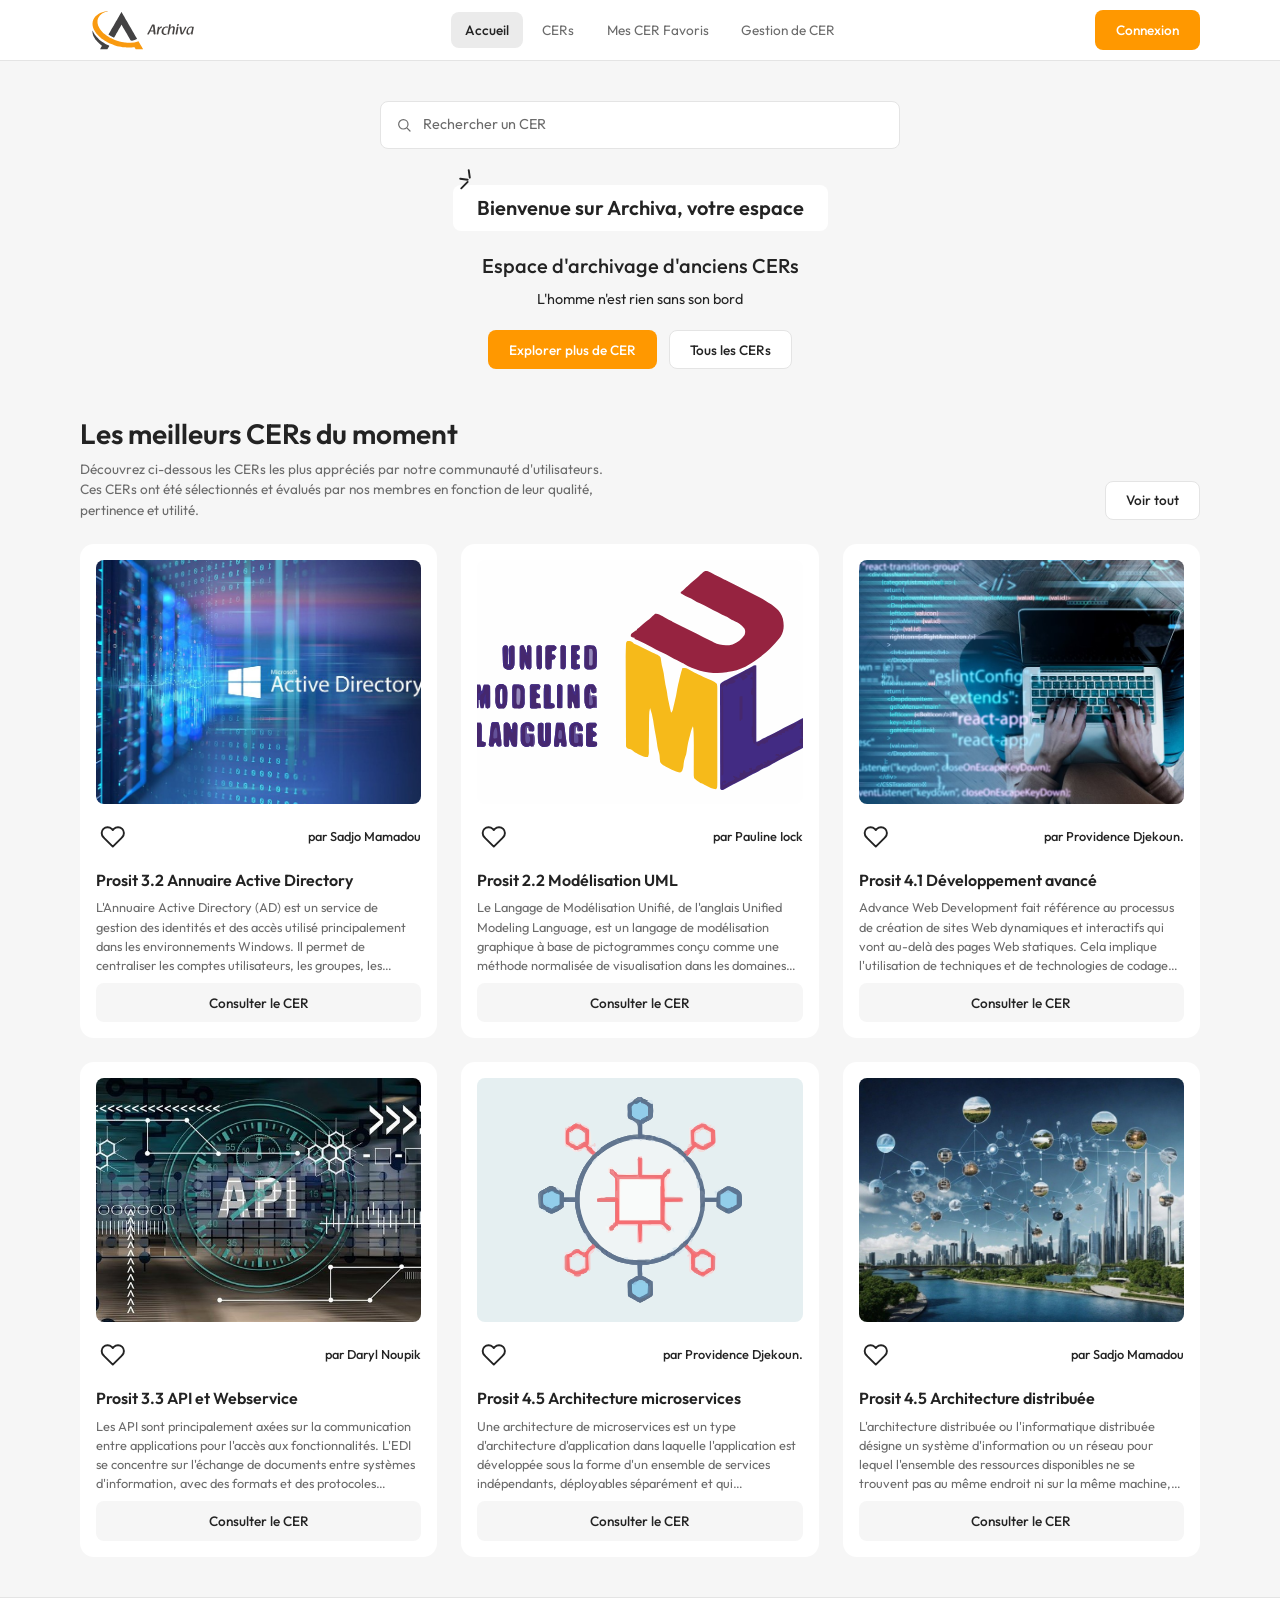
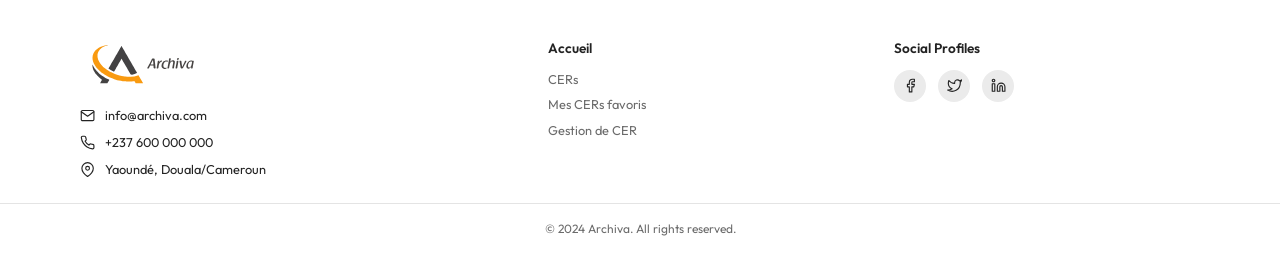
==== index.html @ ec3e2839 "feat: première version du site Archiva" ====
<!DOCTYPE html>
<html lang="fr">
<head>
    <meta charset="UTF-8">
    <meta name="viewport" content="width=device-width, initial-scale=1.0">
    <title>Archiva – Accueil</title>
    <link rel="preconnect" href="https://fonts.googleapis.com">
    <link rel="preconnect" href="https://fonts.gstatic.com" crossorigin>
    <link rel="stylesheet" href="https://fonts.googleapis.com/css2?family=Outfit:wght@400;500;600;700&display=swap">
    <link rel="stylesheet" href="styles/styles.css">
</head>
<body class="page">

    <header class="header">
        <nav class="header__nav container" aria-label="Navigation principale">
            <a class="header__logo" href="index.html">
                <img class="header__logo-img" src="assets/images/logo.svg" alt="Archiva Logo">
            </a>

            <!-- Menu mobile sans JavaScript : la case à cocher pilote l'affichage du panneau -->
            <input class="header__toggle visually-hidden" type="checkbox" id="menu-toggle">
            <label class="header__burger" for="menu-toggle">
                <svg class="icon" viewBox="0 0 24 24" aria-hidden="true"><path d="M3 6h18M3 12h18M3 18h18"/></svg>
                <span class="visually-hidden">Ouvrir le menu</span>
            </label>
            <label class="header__backdrop" for="menu-toggle"></label>

            <div class="header__panel">
                <label class="header__close" for="menu-toggle">
                    <svg class="icon" viewBox="0 0 24 24" aria-hidden="true"><path d="M5 5l14 14M19 5L5 19"/></svg>
                    <span class="visually-hidden">Fermer le menu</span>
                </label>
                <ul class="nav__list">
                        <li class="nav__item"><a class="nav__link nav__link--active" href="index.html" aria-current="page">Accueil</a></li>
                        <li class="nav__item"><a class="nav__link" href="cers.html">CERs</a></li>
                        <li class="nav__item"><a class="nav__link" href="favoris.html">Mes CER Favoris</a></li>
                        <li class="nav__item"><a class="nav__link" href="mes-cers.html">Gestion de CER</a></li>
                </ul>
                <a class="btn btn--primary header__cta" href="connexion.html">Connexion</a>
            </div>
        </nav>
    </header>

    <main class="page__main">

        <section class="hero" aria-labelledby="hero-title">
            <div class="hero__inner container">
                <form class="hero__search" action="cers.html" method="get" role="search">
                    <label class="search ">
                <span class="visually-hidden">Rechercher un CER</span>
                <svg class="icon search__icon" viewBox="0 0 24 24" aria-hidden="true"><circle cx="11" cy="11" r="7"/><path d="M21 21l-4.35-4.35"/></svg>
                <input class="search__input" type="search" name="q" placeholder="Rechercher un CER">
            </label>
                </form>

                <h1 class="hero__title" id="hero-title">
                    <svg class="icon hero__spark" viewBox="0 0 24 24" aria-hidden="true"><path d="M4 20l6-6M3 11l7 1M11 3l1 7"/></svg>
                    Bienvenue sur Archiva, votre espace
                </h1>
                <p class="hero__subtitle">Espace d'archivage d'anciens CERs</p>
                <p class="hero__tagline">L'homme n'est rien sans son bord</p>

                <div class="hero__actions">
                    <a class="btn btn--primary" href="cers.html">Explorer plus de CER</a>
                    <a class="btn btn--light" href="cers.html">Tous les CERs</a>
                </div>
            </div>
        </section>

        <section class="section container" aria-labelledby="best-title">
            <div class="section__head">
                <div>
                    <h2 class="section__title" id="best-title">Les meilleurs CERs du moment</h2>
                    <p class="section__lead">Découvrez ci-dessous les CERs les plus appréciés par notre communauté d'utilisateurs. Ces CERs ont été sélectionnés et évalués par nos membres en fonction de leur qualité, pertinence et utilité.</p>
                </div>
                <a class="btn btn--light" href="cers.html">Voir tout</a>
            </div>

        <div class="cer-grid">
            <article class="cer-card">
                <img class="cer-card__image" src="assets/images/active-directory.svg" alt="Active Directory">
            <div class="cer-card__meta">
                <label class="cer-card__fav">
                    <input class="cer-card__fav-input" type="checkbox" aria-label="Ajouter aux favoris : Prosit 3.2 Annuaire Active Directory">
                    <svg class="icon cer-card__fav-icon" viewBox="0 0 24 24" aria-hidden="true"><path d="M20.8 4.6a5.5 5.5 0 0 0-7.8 0L12 5.7l-1-1.1a5.5 5.5 0 0 0-7.8 7.8l1 1.1L12 21.2l7.8-7.7 1-1.1a5.5 5.5 0 0 0 0-7.8z"/></svg>
                </label>
                <span class="cer-card__author">par Sadjo Mamadou</span>
            </div>
                <div class="cer-card__body">
                    <h3 class="cer-card__title">Prosit 3.2 Annuaire Active Directory</h3>
                    <p class="cer-card__description">L'Annuaire Active Directory (AD) est un service de gestion des identités et des accès utilisé principalement dans les environnements Windows. Il permet de centraliser les comptes utilisateurs, les groupes, les ordinateurs et les stratégies de sécurité d'une organisation.</p>
                    <a class="btn btn--soft btn--block cer-card__cta" href="#">Consulter le CER</a>
                </div>
            </article>
            <article class="cer-card">
                <img class="cer-card__image" src="assets/images/uml.svg" alt="Unified Modeling Language">
            <div class="cer-card__meta">
                <label class="cer-card__fav">
                    <input class="cer-card__fav-input" type="checkbox" aria-label="Ajouter aux favoris : Prosit 2.2 Modélisation UML">
                    <svg class="icon cer-card__fav-icon" viewBox="0 0 24 24" aria-hidden="true"><path d="M20.8 4.6a5.5 5.5 0 0 0-7.8 0L12 5.7l-1-1.1a5.5 5.5 0 0 0-7.8 7.8l1 1.1L12 21.2l7.8-7.7 1-1.1a5.5 5.5 0 0 0 0-7.8z"/></svg>
                </label>
                <span class="cer-card__author">par Pauline Iock</span>
            </div>
                <div class="cer-card__body">
                    <h3 class="cer-card__title">Prosit 2.2 Modélisation UML</h3>
                    <p class="cer-card__description">Le Langage de Modélisation Unifié, de l'anglais Unified Modeling Language, est un langage de modélisation graphique à base de pictogrammes conçu comme une méthode normalisée de visualisation dans les domaines du développement logiciel et de la conception orientée objet.</p>
                    <a class="btn btn--soft btn--block cer-card__cta" href="#">Consulter le CER</a>
                </div>
            </article>
            <article class="cer-card">
                <img class="cer-card__image" src="assets/images/advanced-dev.svg" alt="Développement avancé">
            <div class="cer-card__meta">
                <label class="cer-card__fav">
                    <input class="cer-card__fav-input" type="checkbox" aria-label="Ajouter aux favoris : Prosit 4.1 Développement avancé">
                    <svg class="icon cer-card__fav-icon" viewBox="0 0 24 24" aria-hidden="true"><path d="M20.8 4.6a5.5 5.5 0 0 0-7.8 0L12 5.7l-1-1.1a5.5 5.5 0 0 0-7.8 7.8l1 1.1L12 21.2l7.8-7.7 1-1.1a5.5 5.5 0 0 0 0-7.8z"/></svg>
                </label>
                <span class="cer-card__author">par Providence Djekoun.</span>
            </div>
                <div class="cer-card__body">
                    <h3 class="cer-card__title">Prosit 4.1 Développement avancé</h3>
                    <p class="cer-card__description">Advance Web Development fait référence au processus de création de sites Web dynamiques et interactifs qui vont au-delà des pages Web statiques. Cela implique l'utilisation de techniques et de technologies de codage avancées pour créer des sites Web fonctionnels et visuellement attrayants qui améliorent l'expérience utilisateur.</p>
                    <a class="btn btn--soft btn--block cer-card__cta" href="#">Consulter le CER</a>
                </div>
            </article>
            <article class="cer-card">
                <img class="cer-card__image" src="assets/images/api.svg" alt="API et Webservice">
            <div class="cer-card__meta">
                <label class="cer-card__fav">
                    <input class="cer-card__fav-input" type="checkbox" aria-label="Ajouter aux favoris : Prosit 3.3 API et Webservice">
                    <svg class="icon cer-card__fav-icon" viewBox="0 0 24 24" aria-hidden="true"><path d="M20.8 4.6a5.5 5.5 0 0 0-7.8 0L12 5.7l-1-1.1a5.5 5.5 0 0 0-7.8 7.8l1 1.1L12 21.2l7.8-7.7 1-1.1a5.5 5.5 0 0 0 0-7.8z"/></svg>
                </label>
                <span class="cer-card__author">par Daryl Noupik</span>
            </div>
                <div class="cer-card__body">
                    <h3 class="cer-card__title">Prosit 3.3 API et Webservice</h3>
                    <p class="cer-card__description">Les API sont principalement axées sur la communication entre applications pour l'accès aux fonctionnalités. L'EDI se concentre sur l'échange de documents entre systèmes d'information, avec des formats et des protocoles standardisés.</p>
                    <a class="btn btn--soft btn--block cer-card__cta" href="#">Consulter le CER</a>
                </div>
            </article>
            <article class="cer-card">
                <img class="cer-card__image" src="assets/images/microservices.svg" alt="Architecture microservices">
            <div class="cer-card__meta">
                <label class="cer-card__fav">
                    <input class="cer-card__fav-input" type="checkbox" aria-label="Ajouter aux favoris : Prosit 4.5 Architecture microservices">
                    <svg class="icon cer-card__fav-icon" viewBox="0 0 24 24" aria-hidden="true"><path d="M20.8 4.6a5.5 5.5 0 0 0-7.8 0L12 5.7l-1-1.1a5.5 5.5 0 0 0-7.8 7.8l1 1.1L12 21.2l7.8-7.7 1-1.1a5.5 5.5 0 0 0 0-7.8z"/></svg>
                </label>
                <span class="cer-card__author">par Providence Djekoun.</span>
            </div>
                <div class="cer-card__body">
                    <h3 class="cer-card__title">Prosit 4.5 Architecture microservices</h3>
                    <p class="cer-card__description">Une architecture de microservices est un type d'architecture d'application dans laquelle l'application est développée sous la forme d'un ensemble de services indépendants, déployables séparément et qui communiquent entre eux par des interfaces légères.</p>
                    <a class="btn btn--soft btn--block cer-card__cta" href="#">Consulter le CER</a>
                </div>
            </article>
            <article class="cer-card">
                <img class="cer-card__image" src="assets/images/distributed.svg" alt="Architecture distribuée">
            <div class="cer-card__meta">
                <label class="cer-card__fav">
                    <input class="cer-card__fav-input" type="checkbox" aria-label="Ajouter aux favoris : Prosit 4.5 Architecture distribuée">
                    <svg class="icon cer-card__fav-icon" viewBox="0 0 24 24" aria-hidden="true"><path d="M20.8 4.6a5.5 5.5 0 0 0-7.8 0L12 5.7l-1-1.1a5.5 5.5 0 0 0-7.8 7.8l1 1.1L12 21.2l7.8-7.7 1-1.1a5.5 5.5 0 0 0 0-7.8z"/></svg>
                </label>
                <span class="cer-card__author">par Sadjo Mamadou</span>
            </div>
                <div class="cer-card__body">
                    <h3 class="cer-card__title">Prosit 4.5 Architecture distribuée</h3>
                    <p class="cer-card__description">L'architecture distribuée ou l'informatique distribuée désigne un système d'information ou un réseau pour lequel l'ensemble des ressources disponibles ne se trouvent pas au même endroit ni sur la même machine, mais sont réparties sur plusieurs nœuds.</p>
                    <a class="btn btn--soft btn--block cer-card__cta" href="#">Consulter le CER</a>
                </div>
            </article>
        </div>
        </section>
    </main>

    <footer class="footer">
        <div class="footer__inner container">
            <div class="footer__brand">
                <img class="footer__logo-img" src="assets/images/logo.svg" alt="Archiva Logo">
                <address class="footer__contact">
                    <span class="footer__contact-item"><svg class="icon" viewBox="0 0 24 24" aria-hidden="true"><path d="M4 4h16a2 2 0 0 1 2 2v12a2 2 0 0 1-2 2H4a2 2 0 0 1-2-2V6a2 2 0 0 1 2-2z"/><path d="M22 6l-10 7L2 6"/></svg> info@archiva.com</span>
                    <span class="footer__contact-item"><svg class="icon" viewBox="0 0 24 24" aria-hidden="true"><path d="M22 16.92v3a2 2 0 0 1-2.18 2 19.79 19.79 0 0 1-8.63-3.07 19.5 19.5 0 0 1-6-6 19.79 19.79 0 0 1-3.07-8.67A2 2 0 0 1 4.11 2h3a2 2 0 0 1 2 1.72 12.84 12.84 0 0 0 .7 2.81 2 2 0 0 1-.45 2.11L8.09 9.91a16 16 0 0 0 6 6l1.27-1.27a2 2 0 0 1 2.11-.45 12.84 12.84 0 0 0 2.81.7A2 2 0 0 1 22 16.92z"/></svg> +237 600 000 000</span>
                    <span class="footer__contact-item"><svg class="icon" viewBox="0 0 24 24" aria-hidden="true"><path d="M21 10c0 7-9 13-9 13s-9-6-9-13a9 9 0 0 1 18 0z"/><circle cx="12" cy="10" r="3"/></svg> Yaoundé, Douala/Cameroun</span>
                </address>
            </div>

            <div>
                <h2 class="footer__heading">Accueil</h2>
                <ul class="footer__list">
                    <li><a class="footer__link" href="cers.html">CERs</a></li>
                    <li><a class="footer__link" href="favoris.html">Mes CERs favoris</a></li>
                    <li><a class="footer__link" href="mes-cers.html">Gestion de CER</a></li>
                </ul>
            </div>

            <div>
                <h2 class="footer__heading">Social Profiles</h2>
                <div class="footer__social">
                    <a class="footer__social-link" href="#" aria-label="Facebook"><svg class="icon" viewBox="0 0 24 24" aria-hidden="true"><path d="M18 2h-3a5 5 0 0 0-5 5v3H7v4h3v8h4v-8h3l1-4h-4V7a1 1 0 0 1 1-1h3z"/></svg></a>
                    <a class="footer__social-link" href="#" aria-label="Twitter"><svg class="icon" viewBox="0 0 24 24" aria-hidden="true"><path d="M23 3a10.9 10.9 0 0 1-3.14 1.53 4.48 4.48 0 0 0-7.86 3v1A10.66 10.66 0 0 1 3 4s-4 9 5 13a11.64 11.64 0 0 1-7 2c9 5 20 0 20-11.5a4.5 4.5 0 0 0-.08-.83A7.72 7.72 0 0 0 23 3z"/></svg></a>
                    <a class="footer__social-link" href="#" aria-label="LinkedIn"><svg class="icon" viewBox="0 0 24 24" aria-hidden="true"><path d="M16 8a6 6 0 0 1 6 6v7h-4v-7a2 2 0 0 0-4 0v7h-4v-7a6 6 0 0 1 6-6z"/><rect x="2" y="9" width="4" height="12"/><circle cx="4" cy="4" r="2"/></svg></a>
                </div>
            </div>
        </div>
        <p class="footer__copyright">© 2024 Archiva. All rights reserved.</p>
    </footer>

</body>
</html>
---- styles/styles.css ----
/* ==========================================================================
   ARCHIVA – styles.css
   CSS natif uniquement. Convention de nommage : BEM (bloc__element--modifieur).
   Principe DRY : toutes les couleurs, rayons et espacements sont des
   variables ; les composants (btn, cer-card, form, search…) sont définis une
   seule fois et réutilisés sur toutes les pages.

   Sommaire
   1. Variables
   2. Reset & base
   3. Utilitaires
   4. Composants : btn, search, form
   5. Composants : header / nav
   6. Composants : cer-card & cer-grid
   7. Sections : hero, section, toolbar
   8. Composant : footer
   9. Pages d'authentification
   10. Responsive (media queries)
   ========================================================================== */


/* 1. VARIABLES
   ========================================================================== */
:root {
    --color-primary: #ff9800;
    --color-primary-dark: #e08600;
    --color-on-primary: #ffffff;
    --color-text: #232323;
    --color-muted: #6b6b6b;
    --color-bg: #f6f6f6;
    --color-bg-strong: #ebebeb;
    --color-surface: #ffffff;
    --color-border: #e4e4e4;
    --color-danger: #c62828;
    --color-focus: #1a73e8;

    --font-base: "Outfit", "Segoe UI", system-ui, -apple-system, Arial, sans-serif;

    --radius-sm: 8px;
    --radius-md: 14px;
    --radius-lg: 24px;

    --space-1: 0.5rem;
    --space-2: 1rem;
    --space-3: 1.5rem;
    --space-4: 2.5rem;

    --container-width: 1120px;
    --transition: 0.2s ease;
}


/* 2. RESET & BASE
   ========================================================================== */
*,
*::before,
*::after {
    box-sizing: border-box;
}

body {
    margin: 0;
    font-family: var(--font-base);
    font-size: 1rem;
    line-height: 1.5;
    color: var(--color-text);
    background: var(--color-bg);
}

h1, h2, h3, p, ul, figure {
    margin: 0;
}

ul {
    padding: 0;
    list-style: none;
}

a {
    color: inherit;
    text-decoration: none;
}

img,
svg {
    display: block;
    max-width: 100%;
}

button,
input,
select,
textarea {
    font: inherit;
    color: inherit;
}

:focus-visible {
    outline: 3px solid var(--color-focus);
    outline-offset: 2px;
}

.icon {
    width: 1.25rem;
    height: 1.25rem;
    flex-shrink: 0;
    fill: none;
    stroke: currentColor;
    stroke-width: 1.8;
    stroke-linecap: round;
    stroke-linejoin: round;
}


/* 3. UTILITAIRES
   ========================================================================== */
.container {
    width: min(100% - 2rem, var(--container-width));
    margin-inline: auto;
}

.visually-hidden {
    position: absolute;
    width: 1px;
    height: 1px;
    margin: -1px;
    padding: 0;
    overflow: hidden;
    clip: rect(0 0 0 0);
    white-space: nowrap;
    border: 0;
}

/* Structure verticale : le pied de page reste en bas même si la page est courte */
.page {
    display: flex;
    flex-direction: column;
    min-height: 100vh;
}

.page__main {
    flex: 1;
}


/* 4. COMPOSANTS : BOUTONS, RECHERCHE, FORMULAIRES
   ========================================================================== */

/* --- Bouton (bloc) --- */
.btn {
    display: inline-flex;
    align-items: center;
    justify-content: center;
    gap: 0.5rem;
    padding: 0.65rem 1.25rem;
    border: 1px solid transparent;
    border-radius: var(--radius-sm);
    font-size: 0.85rem;
    font-weight: 500;
    line-height: 1.2;
    cursor: pointer;
    transition: background-color var(--transition), border-color var(--transition), color var(--transition);
}

.btn--primary {
    background: var(--color-primary);
    color: var(--color-on-primary);
}

.btn--primary:hover {
    background: var(--color-primary-dark);
}

.btn--light {
    background: var(--color-surface);
    border-color: var(--color-border);
}

.btn--light:hover {
    background: var(--color-bg-strong);
}

.btn--soft {
    background: var(--color-bg);
    font-weight: 500;
}

.btn--soft:hover {
    background: var(--color-bg-strong);
}

.btn--danger {
    background: var(--color-surface);
    border-color: var(--color-danger);
    color: var(--color-danger);
}

.btn--danger:hover {
    background: var(--color-danger);
    color: var(--color-on-primary);
}

.btn--block {
    display: flex;
    width: 100%;
}

.btn--lg {
    padding: 0.85rem 1.5rem;
    font-size: 0.95rem;
}

/* --- Barre de recherche (bloc) --- */
.search {
    position: relative;
    display: block;
    width: 100%;
}

.search__icon {
    position: absolute;
    top: 50%;
    left: 1rem;
    transform: translateY(-50%);
    width: 1rem;
    height: 1rem;
    color: var(--color-muted);
    pointer-events: none;
}

.search__input {
    width: 100%;
    padding: 0.75rem 1rem 0.75rem 2.6rem;
    background: var(--color-surface);
    border: 1px solid var(--color-border);
    border-radius: var(--radius-sm);
    font-size: 0.9rem;
}

.search__input::placeholder {
    color: var(--color-muted);
}

/* --- Formulaire (bloc) --- */
.form {
    display: grid;
    gap: var(--space-2);
}

.form__field {
    display: grid;
    gap: 0.4rem;
}

.form__label {
    font-size: 0.85rem;
    font-weight: 500;
}

.form__control {
    width: 100%;
    padding: 0.8rem 1rem;
    background: #fafafa;
    border: 1px solid var(--color-border);
    border-radius: var(--radius-sm);
    font-size: 0.9rem;
}

.form__control::placeholder {
    color: #999;
}

.form__control:focus {
    border-color: var(--color-primary);
    outline: none;
    box-shadow: 0 0 0 3px rgba(255, 152, 0, 0.25);
}

.form__control--select {
    appearance: none;
    padding-right: 2.5rem;
    background-image: url("data:image/svg+xml,%3Csvg xmlns='http://www.w3.org/2000/svg' viewBox='0 0 24 24' fill='none' stroke='%23444' stroke-width='2' stroke-linecap='round' stroke-linejoin='round'%3E%3Cpath d='M6 9l6 6 6-6'/%3E%3C/svg%3E");
    background-repeat: no-repeat;
    background-position: right 0.9rem center;
    background-size: 1.1rem;
}

.form__control--textarea {
    min-height: 8rem;
    resize: vertical;
}

.form__control--file {
    padding: 0.6rem;
    background: var(--color-surface);
}

.form__control--file::file-selector-button {
    margin-right: 0.75rem;
    padding: 0.45rem 0.9rem;
    background: var(--color-bg-strong);
    border: 0;
    border-radius: var(--radius-sm);
    cursor: pointer;
}

.form__control--with-icon {
    padding-right: 2.75rem;
}

.form__wrap {
    position: relative;
}

.form__icon {
    position: absolute;
    top: 50%;
    right: 1rem;
    transform: translateY(-50%);
    width: 1.1rem;
    height: 1.1rem;
    color: var(--color-text);
    pointer-events: none;
}

.form__hint {
    font-size: 0.75rem;
    color: var(--color-muted);
}

.form__link {
    justify-self: end;
    font-size: 0.8rem;
}

.form__link:hover {
    text-decoration: underline;
}

.form__actions {
    display: flex;
    gap: var(--space-2);
    justify-content: flex-end;
}

.form__footer {
    font-size: 0.8rem;
    text-align: center;
}

.form__footer-icon {
    display: inline;
    width: 1rem;
    height: 1rem;
    vertical-align: middle;
}

.form__footer-link {
    font-weight: 500;
    text-decoration: underline;
}


/* 5. COMPOSANTS : HEADER / NAV
   Menu mobile 100 % CSS (sans JavaScript) : une case à cocher masquée
   (.header__toggle) pilote l'ouverture du panneau grâce au sélecteur :checked.
   ========================================================================== */
.header {
    position: sticky;
    top: 0;
    z-index: 20;
    background: var(--color-surface);
    border-bottom: 1px solid var(--color-border);
}

.header__nav {
    display: flex;
    align-items: center;
    justify-content: space-between;
    gap: var(--space-3);
    padding-block: 0.25rem;
}

.header__logo-img {
    width: auto;
    height: 3.25rem;
}

.header__panel {
    display: flex;
    flex: 1;
    align-items: center;
    justify-content: space-between;
    gap: var(--space-3);
}

/* Éléments réservés à la version mobile : cachés sur ordinateur */
.header__burger,
.header__close,
.header__backdrop {
    display: none;
}

.nav__list {
    display: flex;
    gap: 0.25rem;
    margin-inline: auto;
}

.nav__link {
    display: block;
    padding: 0.5rem 0.9rem;
    border-radius: var(--radius-sm);
    font-size: 0.85rem;
    color: var(--color-muted);
    transition: background-color var(--transition), color var(--transition);
}

.nav__link:hover {
    background: var(--color-bg);
    color: var(--color-text);
}

.nav__link--active {
    background: var(--color-bg-strong);
    color: var(--color-text);
    font-weight: 500;
}


/* 6. COMPOSANTS : CARTE CER & GRILLE
   ========================================================================== */
.cer-grid {
    display: grid;
    grid-template-columns: repeat(3, 1fr);
    gap: var(--space-3);
}

.cer-card {
    display: flex;
    flex-direction: column;
    gap: var(--space-2);
    padding: var(--space-2);
    background: var(--color-surface);
    border-radius: var(--radius-md);
}

.cer-card__image {
    width: 100%;
    aspect-ratio: 4 / 3;
    object-fit: cover;
    border-radius: var(--radius-sm);
}

.cer-card__meta {
    display: flex;
    align-items: center;
    justify-content: space-between;
    gap: var(--space-1);
}

.cer-card__author {
    font-size: 0.8rem;
    font-weight: 500;
}

.cer-card__body {
    display: flex;
    flex: 1;
    flex-direction: column;
    gap: 0.5rem;
}

.cer-card__title {
    font-size: 1rem;
    font-weight: 600;
    line-height: 1.3;
}

/* Troncature du texte en CSS (le HTML garde le texte complet) */
.cer-card__description {
    display: -webkit-box;
    -webkit-box-orient: vertical;
    -webkit-line-clamp: 4;
    line-clamp: 4;
    overflow: hidden;
    font-size: 0.8rem;
    line-height: 1.5;
    color: var(--color-muted);
}

.cer-card__cta {
    margin-top: auto;
}

.cer-card__actions {
    display: grid;
    grid-template-columns: 1fr 1fr;
    gap: var(--space-1);
}

/* Bouton « favori » : case à cocher masquée + cœur qui se remplit (0 JS) */
.cer-card__fav {
    display: inline-flex;
    padding: 0.25rem;
    color: var(--color-text);
    cursor: pointer;
}

.cer-card__fav-input {
    position: absolute;
    width: 1px;
    height: 1px;
    opacity: 0;
}

.cer-card__fav-icon {
    width: 1.6rem;
    height: 1.6rem;
    transition: fill var(--transition), stroke var(--transition);
}

.cer-card__fav-input:checked + .cer-card__fav-icon {
    fill: var(--color-primary);
    stroke: var(--color-primary);
}

.cer-card__fav-input:focus-visible + .cer-card__fav-icon {
    outline: 3px solid var(--color-focus);
    outline-offset: 3px;
    border-radius: 4px;
}


/* 7. SECTIONS : HERO, SECTION, TOOLBAR
   ========================================================================== */
.hero {
    padding-block: var(--space-4) var(--space-3);
}

.hero__inner {
    display: flex;
    flex-direction: column;
    align-items: center;
    gap: 1.25rem;
    text-align: center;
}

.hero__search {
    width: min(100%, 520px);
}

.hero__title {
    position: relative;
    display: inline-block;
    margin-top: var(--space-2);
    padding: 0.5rem 1.5rem;
    background: var(--color-surface);
    border-radius: var(--radius-sm);
    font-size: 1.25rem;
    font-weight: 600;
}

.hero__spark {
    position: absolute;
    top: -1.1rem;
    left: 0.25rem;
    width: 1.6rem;
    height: 1.6rem;
    color: var(--color-text);
}

.hero__subtitle {
    font-size: 1.25rem;
    font-weight: 500;
}

.hero__tagline {
    margin-top: -0.75rem;
    font-size: 0.9rem;
}

.hero__actions {
    display: flex;
    flex-wrap: wrap;
    justify-content: center;
    gap: 0.75rem;
}

.section {
    padding-block: var(--space-3) var(--space-4);
}

.section__head {
    display: flex;
    align-items: flex-end;
    justify-content: space-between;
    gap: var(--space-2);
    margin-bottom: var(--space-3);
}

.section__title {
    font-size: 1.75rem;
    font-weight: 600;
    line-height: 1.2;
}

.section__lead {
    max-width: 60ch;
    margin-top: 0.5rem;
    font-size: 0.85rem;
    color: var(--color-muted);
}

.toolbar {
    display: flex;
    flex-wrap: wrap;
    gap: var(--space-2);
    margin-bottom: var(--space-3);
}

.toolbar__search {
    flex: 1 1 280px;
}

.toolbar__select {
    flex: 0 1 200px;
}

/* Carte de formulaire réutilisée par la page « Ajouter un CER » */
.panel {
    width: min(100%, 720px);
    margin-inline: auto;
    padding: var(--space-4);
    background: var(--color-surface);
    border-radius: var(--radius-md);
}


/* 8. COMPOSANT : FOOTER
   ========================================================================== */
.footer {
    background: var(--color-surface);
    border-top: 1px solid var(--color-border);
}

.footer__inner {
    display: grid;
    grid-template-columns: 1.4fr 1fr 1fr;
    gap: var(--space-4);
    padding-block: var(--space-4) var(--space-3);
}

.footer__logo-img {
    width: auto;
    height: 3.25rem;
    margin-bottom: var(--space-2);
}

.footer__contact {
    display: grid;
    font-style: normal;
    gap: 0.5rem;
    font-size: 0.8rem;
}

.footer__contact-item {
    display: flex;
    align-items: center;
    gap: 0.6rem;
}

.footer__contact-item .icon {
    width: 0.95rem;
    height: 0.95rem;
}

.footer__heading {
    margin-bottom: 0.75rem;
    font-size: 0.85rem;
    font-weight: 600;
}

.footer__list {
    display: grid;
    gap: 0.4rem;
    font-size: 0.8rem;
    color: var(--color-muted);
}

.footer__link:hover {
    color: var(--color-text);
    text-decoration: underline;
}

.footer__social {
    display: flex;
    gap: 0.75rem;
}

.footer__social-link {
    display: grid;
    place-items: center;
    width: 2rem;
    height: 2rem;
    background: var(--color-bg-strong);
    border-radius: 50%;
    transition: background-color var(--transition), color var(--transition);
}

.footer__social-link:hover {
    background: var(--color-primary);
    color: var(--color-on-primary);
}

.footer__social-link .icon {
    width: 0.95rem;
    height: 0.95rem;
}

.footer__copyright {
    padding-block: var(--space-2);
    border-top: 1px solid var(--color-border);
    font-size: 0.75rem;
    color: var(--color-muted);
    text-align: center;
}


/* 9. PAGES D'AUTHENTIFICATION (connexion / inscription)
   Pas d'en-tête : fond dégradé + carte blanche en deux colonnes.
   ========================================================================== */
.page--auth {
    background: linear-gradient(180deg, #f0a56b 0%, #f5c07c 38%, #fae6c6 70%, #fdf6ea 100%);
    background-attachment: fixed;
}

.auth {
    display: grid;
    flex: 1;
    place-items: center;
    padding: var(--space-4) var(--space-2);
}

.auth__card {
    display: grid;
    grid-template-columns: 1fr 1fr;
    gap: var(--space-4);
    align-items: center;
    width: min(100%, 980px);
    padding: var(--space-4) 3rem;
    background: var(--color-surface);
    border-radius: var(--radius-lg);
}

.auth__title {
    margin-bottom: var(--space-2);
    font-size: 2.25rem;
    font-weight: 600;
    line-height: 1.2;
    text-align: center;
}

.auth__illustration {
    width: 100%;
    height: auto;
}


/* 10. RESPONSIVE (media queries)
   Approche « desktop-first » : deux points de rupture.
   - 900px : tablette / mobile  → menu burger, grille 2 colonnes, cartes empilées
   - 600px : petits mobiles     → grille 1 colonne, boutons pleine largeur
   ========================================================================== */
@media only screen and (max-width: 900px) {

    /* Header : le menu devient un panneau plein écran ouvert par le burger */
    .header__burger,
    .header__close {
        display: grid;
        place-items: center;
        width: 2.5rem;
        height: 2.5rem;
        cursor: pointer;
    }

    .header__toggle:focus-visible ~ .header__burger {
        outline: 3px solid var(--color-focus);
        outline-offset: 2px;
    }

    .header__backdrop {
        display: block;
        position: fixed;
        inset: 0;
        z-index: 25;
        background: rgba(0, 0, 0, 0.55);
        opacity: 0;
        pointer-events: none;
        transition: opacity var(--transition);
    }

    .header__panel {
        position: fixed;
        top: 0;
        right: 0;
        left: 0;
        z-index: 30;
        flex: none;
        flex-direction: column;
        align-items: stretch;
        justify-content: flex-start;
        gap: var(--space-3);
        padding: var(--space-2) var(--space-3) var(--space-4);
        background: var(--color-surface);
        border-radius: 0 0 var(--radius-lg) var(--radius-lg);
        visibility: hidden;
        transform: translateY(-105%);
        transition: transform 0.3s ease, visibility 0s linear 0.3s;
    }

    .header__toggle:checked ~ .header__panel {
        visibility: visible;
        transform: none;
        transition-delay: 0s;
    }

    .header__toggle:checked ~ .header__backdrop {
        opacity: 1;
        pointer-events: auto;
    }

    .header__close {
        align-self: flex-end;
    }

    .header__cta {
        align-self: center;
        padding-inline: 2rem;
    }

    .nav__list {
        flex-direction: column;
        gap: 0;
        margin: 0;
        text-align: center;
    }

    .nav__item {
        border-bottom: 1px solid var(--color-border);
    }

    .nav__link {
        padding: 1.1rem 0.5rem;
        font-size: 1.5rem;
        color: var(--color-text);
    }

    .nav__link--active {
        background: none;
        font-weight: 700;
    }

    /* Grille et sections */
    .cer-grid {
        grid-template-columns: repeat(2, 1fr);
    }

    .footer__inner {
        grid-template-columns: 1fr 1fr;
    }

    .footer__brand {
        grid-column: 1 / -1;
    }

    /* Pages d'authentification : une seule colonne, l'illustration disparaît */
    .auth__card {
        grid-template-columns: 1fr;
        padding: var(--space-3);
    }

    .auth__illustration {
        display: none;
    }
}

@media only screen and (max-width: 600px) {
    .hero {
        padding-top: var(--space-3);
    }

    .hero__title {
        font-size: 1.05rem;
    }

    .hero__actions {
        flex-wrap: nowrap;
        width: 100%;
    }

    .hero__actions .btn {
        flex: 1;
        padding-inline: 0.75rem;
    }

    .cer-grid {
        grid-template-columns: 1fr;
    }

    .section__head {
        flex-direction: column;
        align-items: flex-start;
    }

    .section__title {
        font-size: 1.5rem;
    }

    .toolbar__select {
        flex: 1 1 100%;
    }

    .panel {
        padding: var(--space-3);
    }

    .form__actions {
        flex-direction: column-reverse;
    }

    .footer__inner {
        grid-template-columns: 1fr;
        gap: var(--space-3);
    }

    .auth__title {
        font-size: 1.75rem;
    }
}

/* Respect des préférences d'accessibilité : pas d'animation si l'utilisateur la refuse */
@media (prefers-reduced-motion: reduce) {
    * {
        transition: none !important;
    }
}
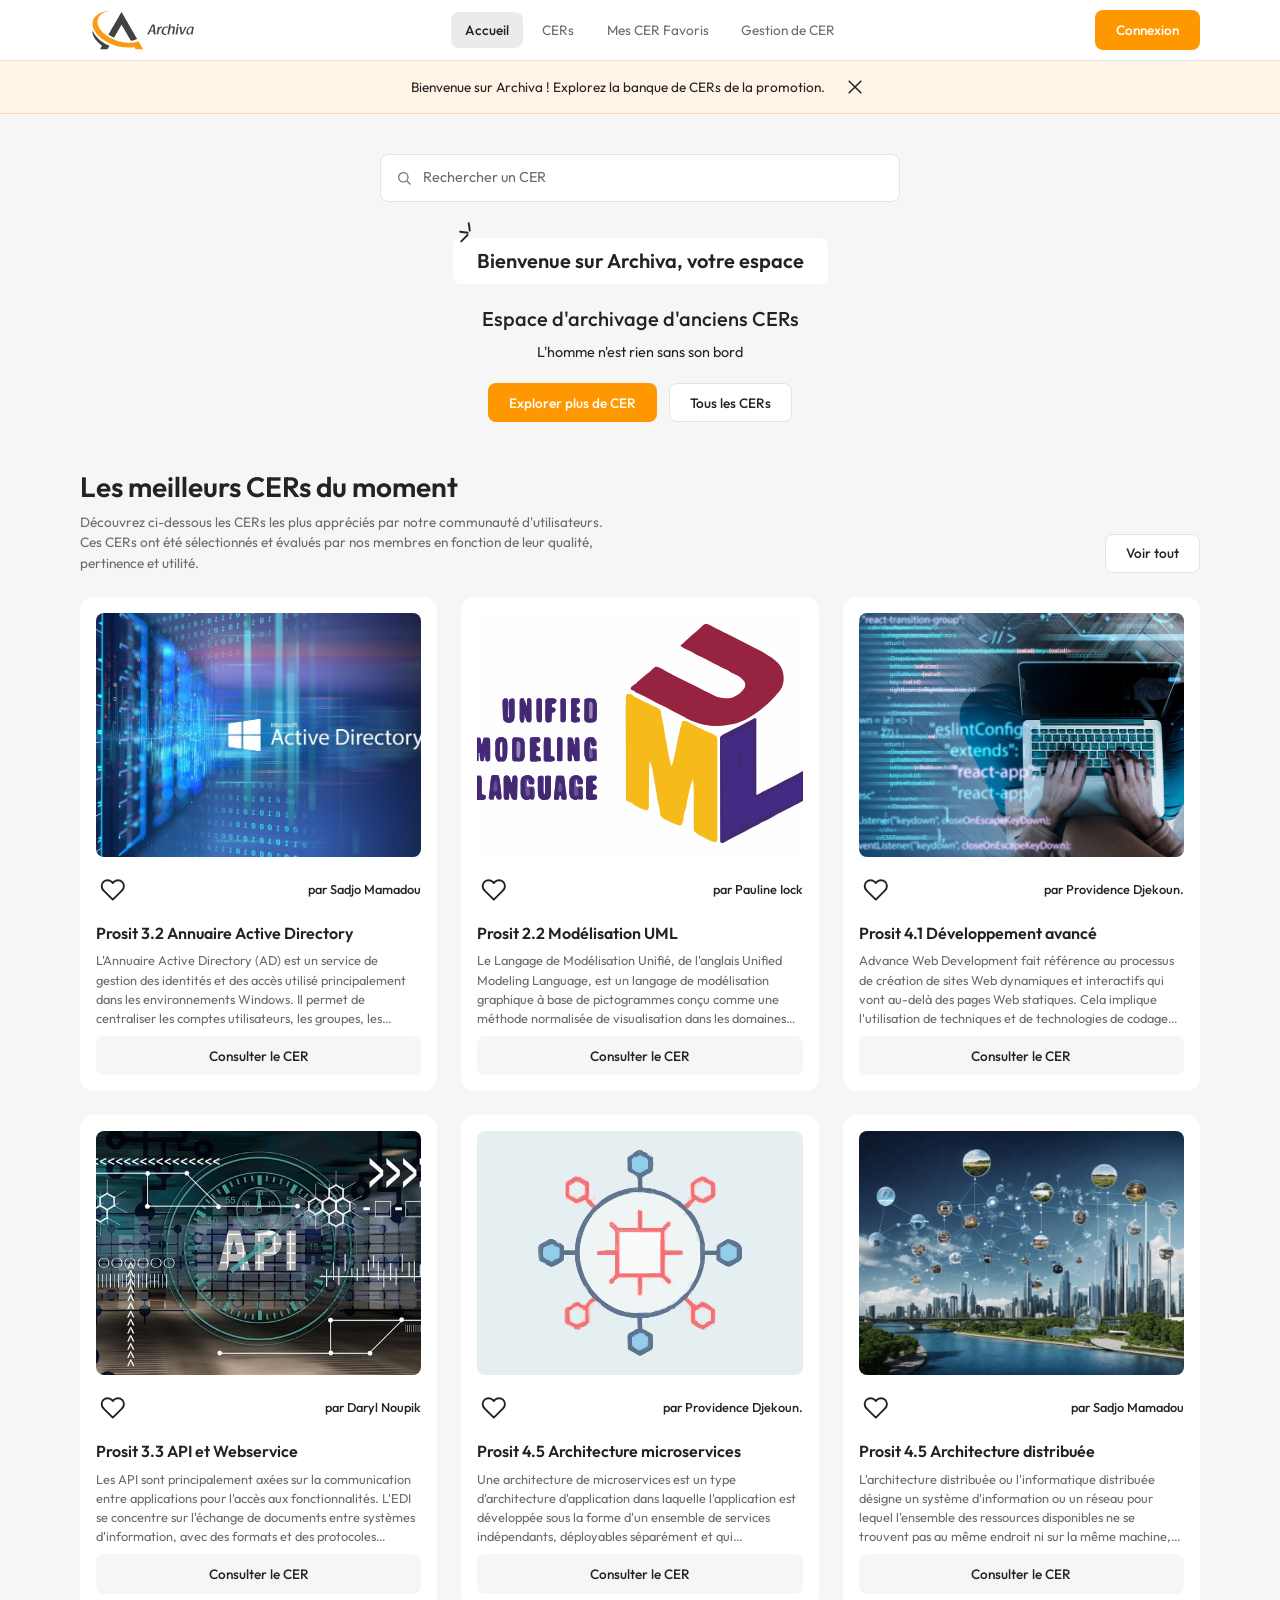
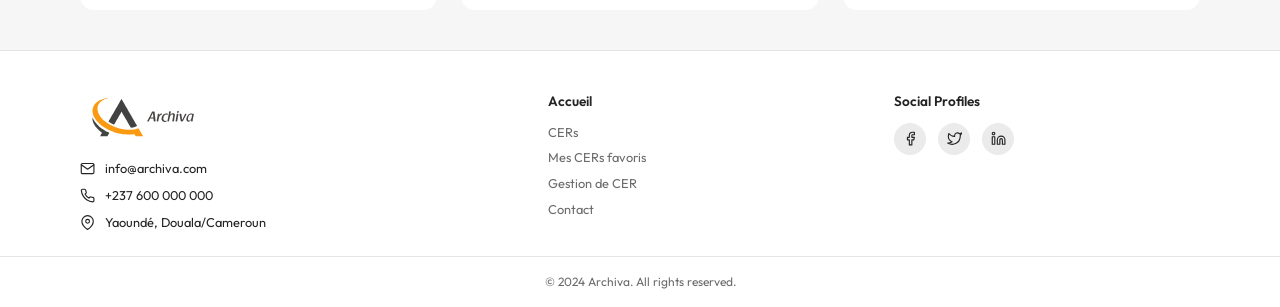
==== commit 89ca85d6: "fix: ajout du contenu manquant (script.js, contact.html)" ====
--- a/index.html
+++ b/index.html
@@ -43,6 +43,13 @@
 
     <main class="page__main">
 
+    <div class="banner" data-welcome-banner hidden>
+        <p>Bienvenue sur Archiva ! Explorez la banque de CERs de la promotion.</p>
+        <button class="banner__close" type="button" data-welcome-close aria-label="Fermer ce message">
+            <svg class="icon" viewBox="0 0 24 24" aria-hidden="true"><path d="M5 5l14 14M19 5L5 19"/></svg>
+        </button>
+    </div>
+
         <section class="hero" aria-labelledby="hero-title">
             <div class="hero__inner container">
                 <form class="hero__search" action="cers.html" method="get" role="search">
@@ -188,6 +195,7 @@
                     <li><a class="footer__link" href="cers.html">CERs</a></li>
                     <li><a class="footer__link" href="favoris.html">Mes CERs favoris</a></li>
                     <li><a class="footer__link" href="mes-cers.html">Gestion de CER</a></li>
+                    <li><a class="footer__link" href="contact.html">Contact</a></li>
                 </ul>
             </div>
 
@@ -203,5 +211,7 @@
         <p class="footer__copyright">© 2024 Archiva. All rights reserved.</p>
     </footer>
 
+    <script src="scripts/script.js" defer></script>
+
 </body>
 </html>
--- a/styles/styles.css
+++ b/styles/styles.css
@@ -724,6 +724,89 @@
     font-size: 0.75rem;
     color: var(--color-muted);
     text-align: center;
+}
+
+
+/* 8bis. COMPOSANTS JS : BANDEAU DE BIENVENUE, ERREURS DE FORMULAIRE, VOIR PLUS
+   Ces classes ne prennent effet qu'avec scripts/script.js.
+   ========================================================================== */
+
+/* Bandeau de bienvenue */
+.banner {
+    display: flex;
+    align-items: center;
+    justify-content: center;
+    gap: var(--space-2);
+    padding: 0.75rem var(--space-2);
+    background: #fff4e5;
+    border-bottom: 1px solid #f3d9ae;
+    font-size: 0.85rem;
+    text-align: center;
+}
+
+.banner[hidden] {
+    display: none;
+}
+
+.banner__close {
+    display: inline-flex;
+    align-items: center;
+    justify-content: center;
+    width: 1.75rem;
+    height: 1.75rem;
+    padding: 0;
+    background: transparent;
+    border: 0;
+    border-radius: 50%;
+    cursor: pointer;
+}
+
+.banner__close:hover {
+    background: rgba(0, 0, 0, 0.06);
+}
+
+/* Erreurs de champ de formulaire */
+.form__control--invalid {
+    border-color: var(--color-danger);
+}
+
+.form__control--invalid:focus {
+    box-shadow: 0 0 0 3px rgba(198, 40, 40, 0.2);
+}
+
+.form__error {
+    min-height: 1.1rem;
+    font-size: 0.75rem;
+    color: var(--color-danger);
+}
+
+/* Message de succès après envoi du formulaire */
+.form__success {
+    padding: var(--space-2);
+    background: #eaf7ee;
+    border: 1px solid #b9e4c4;
+    border-radius: var(--radius-sm);
+    font-size: 0.9rem;
+    text-align: center;
+}
+
+.form__success[hidden] {
+    display: none;
+}
+
+/* Bouton "Voir plus" et son contenu */
+.load-more {
+    display: flex;
+    justify-content: center;
+    margin-top: var(--space-3);
+}
+
+.more-cers[hidden] {
+    display: none;
+}
+
+.more-cers {
+    margin-top: var(--space-3);
 }
 
 
